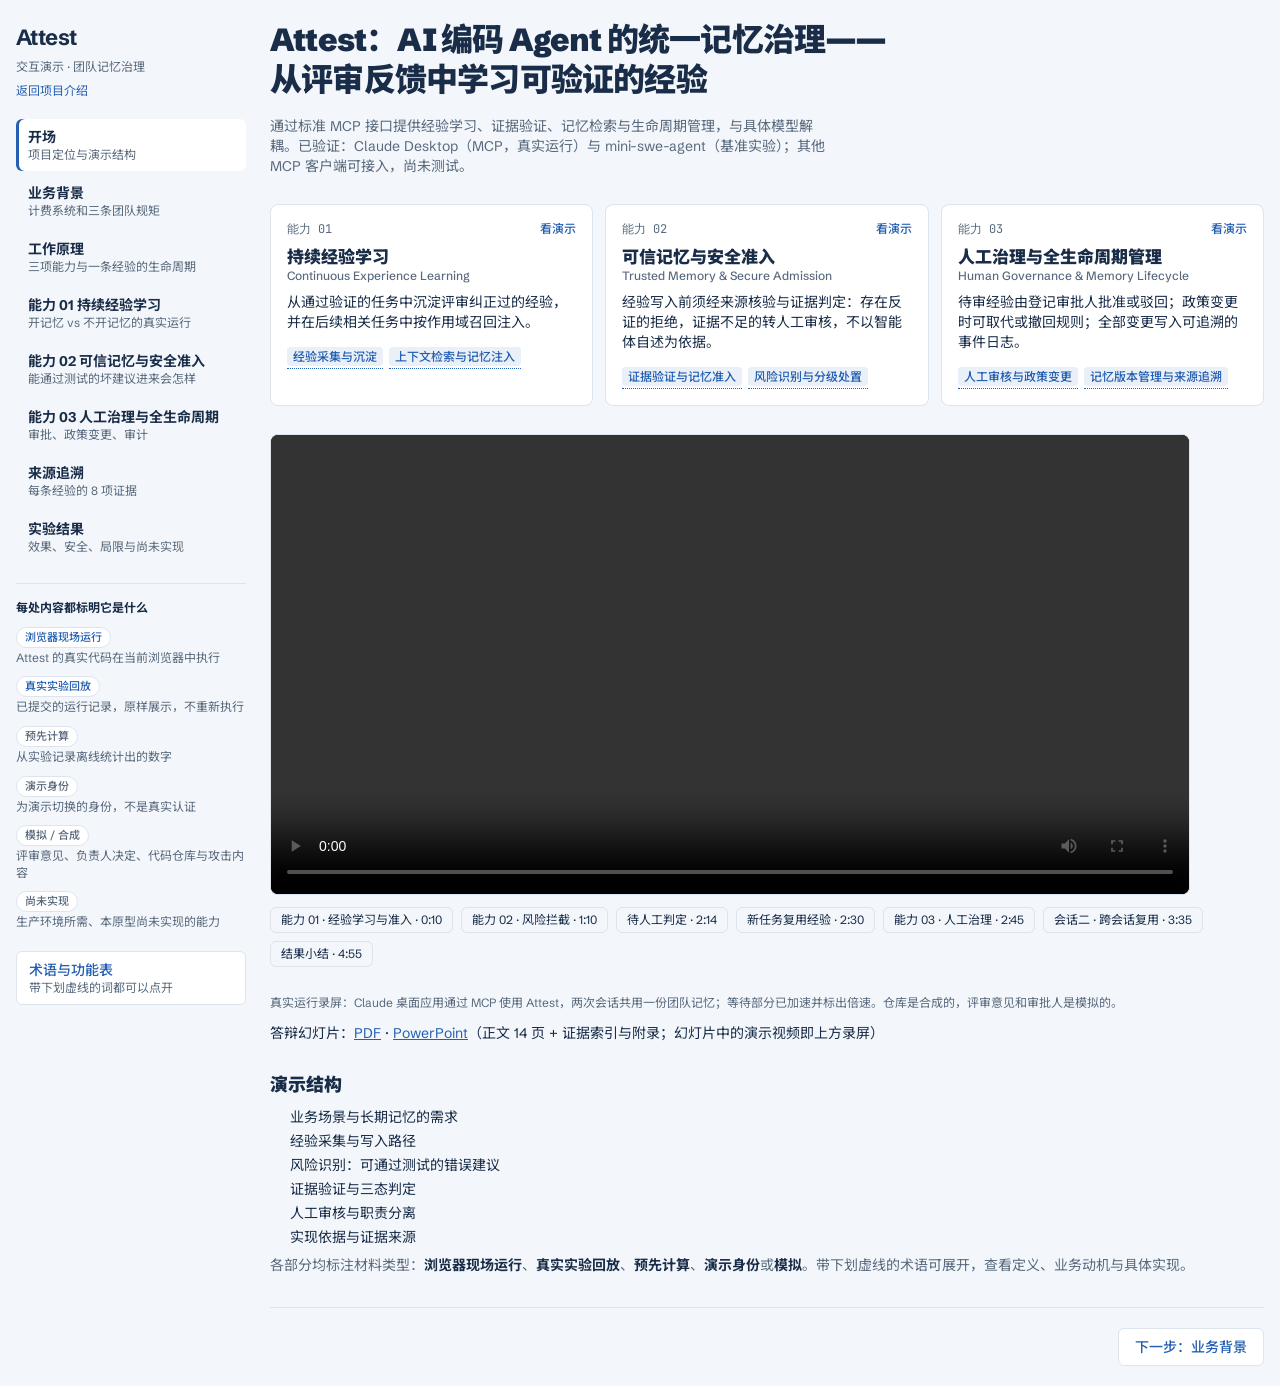
==== docs/app/index.html @ 01bafdf5 "Redesign project presentation, evidence summaries, and demo navigation" ====
<!doctype html>
<html lang="zh-CN">
  <head>
    <meta charset="UTF-8" />
    <meta name="viewport" content="width=device-width, initial-scale=1, viewport-fit=cover" />
    <title>Attest Inspector</title>
    <meta name="theme-color" content="#f3f6fa" media="(prefers-color-scheme: light)" />
    <meta name="theme-color" content="#121815" media="(prefers-color-scheme: dark)" />
    <link rel="preconnect" href="https://fonts.googleapis.com" />
    <link rel="stylesheet" href="https://fonts.googleapis.com/css2?family=Schibsted+Grotesk:wght@400;500;700;900&family=JetBrains+Mono:wght@400;500&family=Noto+Sans+SC:wght@400;500;700&display=swap" />
    <script type="module" crossorigin src="./assets/index-DYKaPeh0.js"></script>
    <link rel="stylesheet" crossorigin href="./assets/index-Cl4_LlqP.css">
  </head>
  <body>
    <div id="root"></div>

  </body>
</html>
---- docs/app/assets/index-Cl4_LlqP.css ----
.react-flow{direction:ltr;--xy-edge-stroke-default: #b1b1b7;--xy-edge-stroke-width-default: 1;--xy-edge-stroke-selected-default: #555;--xy-connectionline-stroke-default: #b1b1b7;--xy-connectionline-stroke-width-default: 1;--xy-attribution-background-color-default: rgba(255, 255, 255, .5);--xy-minimap-background-color-default: #fff;--xy-minimap-mask-background-color-default: rgb(240, 240, 240, .6);--xy-minimap-mask-stroke-color-default: transparent;--xy-minimap-mask-stroke-width-default: 1;--xy-minimap-node-background-color-default: #e2e2e2;--xy-minimap-node-stroke-color-default: transparent;--xy-minimap-node-stroke-width-default: 2;--xy-background-color-default: transparent;--xy-background-pattern-dots-color-default: #91919a;--xy-background-pattern-lines-color-default: #eee;--xy-background-pattern-cross-color-default: #e2e2e2;background-color:var(--xy-background-color, var(--xy-background-color-default));--xy-node-color-default: inherit;--xy-node-border-default: 1px solid #1a192b;--xy-node-background-color-default: #fff;--xy-node-group-background-color-default: rgba(240, 240, 240, .25);--xy-node-boxshadow-hover-default: 0 1px 4px 1px rgba(0, 0, 0, .08);--xy-node-boxshadow-selected-default: 0 0 0 .5px #1a192b;--xy-node-border-radius-default: 3px;--xy-handle-background-color-default: #1a192b;--xy-handle-border-color-default: #fff;--xy-selection-background-color-default: rgba(0, 89, 220, .08);--xy-selection-border-default: 1px dotted rgba(0, 89, 220, .8);--xy-controls-button-background-color-default: #fefefe;--xy-controls-button-background-color-hover-default: #f4f4f4;--xy-controls-button-color-default: inherit;--xy-controls-button-color-hover-default: inherit;--xy-controls-button-border-color-default: #eee;--xy-controls-box-shadow-default: 0 0 2px 1px rgba(0, 0, 0, .08);--xy-edge-label-background-color-default: #ffffff;--xy-edge-label-color-default: inherit;--xy-resize-background-color-default: #3367d9}.react-flow.dark{--xy-edge-stroke-default: #3e3e3e;--xy-edge-stroke-width-default: 1;--xy-edge-stroke-selected-default: #727272;--xy-connectionline-stroke-default: #b1b1b7;--xy-connectionline-stroke-width-default: 1;--xy-attribution-background-color-default: rgba(150, 150, 150, .25);--xy-minimap-background-color-default: #141414;--xy-minimap-mask-background-color-default: rgb(60, 60, 60, .6);--xy-minimap-mask-stroke-color-default: transparent;--xy-minimap-mask-stroke-width-default: 1;--xy-minimap-node-background-color-default: #2b2b2b;--xy-minimap-node-stroke-color-default: transparent;--xy-minimap-node-stroke-width-default: 2;--xy-background-color-default: #141414;--xy-background-pattern-dots-color-default: #777;--xy-background-pattern-lines-color-default: #777;--xy-background-pattern-cross-color-default: #777;--xy-node-color-default: #f8f8f8;--xy-node-border-default: 1px solid #3c3c3c;--xy-node-background-color-default: #1e1e1e;--xy-node-group-background-color-default: rgba(240, 240, 240, .25);--xy-node-boxshadow-hover-default: 0 1px 4px 1px rgba(255, 255, 255, .08);--xy-node-boxshadow-selected-default: 0 0 0 .5px #999;--xy-handle-background-color-default: #bebebe;--xy-handle-border-color-default: #1e1e1e;--xy-selection-background-color-default: rgba(200, 200, 220, .08);--xy-selection-border-default: 1px dotted rgba(200, 200, 220, .8);--xy-controls-button-background-color-default: #2b2b2b;--xy-controls-button-background-color-hover-default: #3e3e3e;--xy-controls-button-color-default: #f8f8f8;--xy-controls-button-color-hover-default: #fff;--xy-controls-button-border-color-default: #5b5b5b;--xy-controls-box-shadow-default: 0 0 2px 1px rgba(0, 0, 0, .08);--xy-edge-label-background-color-default: #141414;--xy-edge-label-color-default: #f8f8f8}.react-flow__background{background-color:var(--xy-background-color, var(--xy-background-color-props, var(--xy-background-color-default)));pointer-events:none;z-index:-1}.react-flow__container{position:absolute;width:100%;height:100%;top:0;left:0}.react-flow__pane{z-index:1}.react-flow__pane.draggable{cursor:grab}.react-flow__pane.dragging{cursor:grabbing}.react-flow__pane.selection{cursor:pointer}.react-flow__viewport{transform-origin:0 0;z-index:2;pointer-events:none}.react-flow__renderer{z-index:4}.react-flow__selection{z-index:6}.react-flow__nodesselection-rect:focus,.react-flow__nodesselection-rect:focus-visible{outline:none}.react-flow__edge-path{stroke:var(--xy-edge-stroke, var(--xy-edge-stroke-default));stroke-width:var(--xy-edge-stroke-width, var(--xy-edge-stroke-width-default));fill:none}.react-flow__connection-path{stroke:var(--xy-connectionline-stroke, var(--xy-connectionline-stroke-default));stroke-width:var(--xy-connectionline-stroke-width, var(--xy-connectionline-stroke-width-default));fill:none}.react-flow .react-flow__edges{position:absolute}.react-flow .react-flow__edges svg{overflow:visible;position:absolute;pointer-events:none}.react-flow__edge{pointer-events:visibleStroke}.react-flow__edge.selectable{cursor:pointer}.react-flow__edge.animated path{stroke-dasharray:5;animation:dashdraw .5s linear infinite}.react-flow__edge.animated path.react-flow__edge-interaction{stroke-dasharray:none;animation:none}.react-flow__edge.inactive{pointer-events:none}.react-flow__edge.selected,.react-flow__edge:focus,.react-flow__edge:focus-visible{outline:none}.react-flow__edge.selected .react-flow__edge-path,.react-flow__edge.selectable:focus .react-flow__edge-path,.react-flow__edge.selectable:focus-visible .react-flow__edge-path{stroke:var(--xy-edge-stroke-selected, var(--xy-edge-stroke-selected-default))}.react-flow__edge-textwrapper{pointer-events:all}.react-flow__edge .react-flow__edge-text{pointer-events:none;-webkit-user-select:none;-moz-user-select:none;user-select:none}.react-flow__connection{pointer-events:none}.react-flow__connection .animated{stroke-dasharray:5;animation:dashdraw .5s linear infinite}svg.react-flow__connectionline{z-index:1001;overflow:visible;position:absolute}.react-flow__nodes{pointer-events:none;transform-origin:0 0}.react-flow__node{position:absolute;-webkit-user-select:none;-moz-user-select:none;user-select:none;pointer-events:all;transform-origin:0 0;box-sizing:border-box;cursor:default}.react-flow__node.selectable{cursor:pointer}.react-flow__node.draggable{cursor:grab;pointer-events:all}.react-flow__node.draggable.dragging{cursor:grabbing}.react-flow__nodesselection{z-index:3;transform-origin:left top;pointer-events:none}.react-flow__nodesselection-rect{position:absolute;pointer-events:all;cursor:grab}.react-flow__handle{position:absolute;pointer-events:none;min-width:5px;min-height:5px;width:6px;height:6px;background-color:var(--xy-handle-background-color, var(--xy-handle-background-color-default));border:1px solid var(--xy-handle-border-color, var(--xy-handle-border-color-default));border-radius:100%}.react-flow__handle.connectingfrom{pointer-events:all}.react-flow__handle.connectionindicator{pointer-events:all;cursor:crosshair}.react-flow__handle-bottom{top:auto;left:50%;bottom:0;transform:translate(-50%,50%)}.react-flow__handle-top{top:0;left:50%;transform:translate(-50%,-50%)}.react-flow__handle-left{top:50%;left:0;transform:translate(-50%,-50%)}.react-flow__handle-right{top:50%;right:0;transform:translate(50%,-50%)}.react-flow__edgeupdater{cursor:move;pointer-events:all}.react-flow__panel{position:absolute;z-index:5;margin:15px}.react-flow__panel.top{top:0}.react-flow__panel.bottom{bottom:0}.react-flow__panel.left{left:0}.react-flow__panel.right{right:0}.react-flow__panel.center{left:50%;transform:translate(-50%)}.react-flow__attribution{font-size:10px;background:var(--xy-attribution-background-color, var(--xy-attribution-background-color-default));padding:2px 3px;margin:0}.react-flow__attribution a{text-decoration:none;color:#999}@keyframes dashdraw{0%{stroke-dashoffset:10}}.react-flow__edgelabel-renderer{position:absolute;width:100%;height:100%;pointer-events:none;-webkit-user-select:none;-moz-user-select:none;user-select:none;left:0;top:0}.react-flow__viewport-portal{position:absolute;width:100%;height:100%;left:0;top:0;-webkit-user-select:none;-moz-user-select:none;user-select:none}.react-flow__minimap{background:var( --xy-minimap-background-color-props, var(--xy-minimap-background-color, var(--xy-minimap-background-color-default)) )}.react-flow__minimap-svg{display:block}.react-flow__minimap-mask{fill:var( --xy-minimap-mask-background-color-props, var(--xy-minimap-mask-background-color, var(--xy-minimap-mask-background-color-default)) );stroke:var( --xy-minimap-mask-stroke-color-props, var(--xy-minimap-mask-stroke-color, var(--xy-minimap-mask-stroke-color-default)) );stroke-width:var( --xy-minimap-mask-stroke-width-props, var(--xy-minimap-mask-stroke-width, var(--xy-minimap-mask-stroke-width-default)) )}.react-flow__minimap-node{fill:var( --xy-minimap-node-background-color-props, var(--xy-minimap-node-background-color, var(--xy-minimap-node-background-color-default)) );stroke:var( --xy-minimap-node-stroke-color-props, var(--xy-minimap-node-stroke-color, var(--xy-minimap-node-stroke-color-default)) );stroke-width:var( --xy-minimap-node-stroke-width-props, var(--xy-minimap-node-stroke-width, var(--xy-minimap-node-stroke-width-default)) )}.react-flow__background-pattern.dots{fill:var( --xy-background-pattern-color-props, var(--xy-background-pattern-color, var(--xy-background-pattern-dots-color-default)) )}.react-flow__background-pattern.lines{stroke:var( --xy-background-pattern-color-props, var(--xy-background-pattern-color, var(--xy-background-pattern-lines-color-default)) )}.react-flow__background-pattern.cross{stroke:var( --xy-background-pattern-color-props, var(--xy-background-pattern-color, var(--xy-background-pattern-cross-color-default)) )}.react-flow__controls{display:flex;flex-direction:column;box-shadow:var(--xy-controls-box-shadow, var(--xy-controls-box-shadow-default))}.react-flow__controls.horizontal{flex-direction:row}.react-flow__controls-button{display:flex;justify-content:center;align-items:center;height:26px;width:26px;padding:4px;border:none;background:var(--xy-controls-button-background-color, var(--xy-controls-button-background-color-default));border-bottom:1px solid var( --xy-controls-button-border-color-props, var(--xy-controls-button-border-color, var(--xy-controls-button-border-color-default)) );color:var( --xy-controls-button-color-props, var(--xy-controls-button-color, var(--xy-controls-button-color-default)) );cursor:pointer;-webkit-user-select:none;-moz-user-select:none;user-select:none}.react-flow__controls-button svg{width:100%;max-width:12px;max-height:12px;fill:currentColor}.react-flow__edge.updating .react-flow__edge-path{stroke:#777}.react-flow__edge-text{font-size:10px}.react-flow__node.selectable:focus,.react-flow__node.selectable:focus-visible{outline:none}.react-flow__node-input,.react-flow__node-default,.react-flow__node-output,.react-flow__node-group{padding:10px;border-radius:var(--xy-node-border-radius, var(--xy-node-border-radius-default));width:150px;font-size:12px;color:var(--xy-node-color, var(--xy-node-color-default));text-align:center;border:var(--xy-node-border, var(--xy-node-border-default));background-color:var(--xy-node-background-color, var(--xy-node-background-color-default))}.react-flow__node-input.selectable:hover,.react-flow__node-default.selectable:hover,.react-flow__node-output.selectable:hover,.react-flow__node-group.selectable:hover{box-shadow:var(--xy-node-boxshadow-hover, var(--xy-node-boxshadow-hover-default))}.react-flow__node-input.selectable.selected,.react-flow__node-input.selectable:focus,.react-flow__node-input.selectable:focus-visible,.react-flow__node-default.selectable.selected,.react-flow__node-default.selectable:focus,.react-flow__node-default.selectable:focus-visible,.react-flow__node-output.selectable.selected,.react-flow__node-output.selectable:focus,.react-flow__node-output.selectable:focus-visible,.react-flow__node-group.selectable.selected,.react-flow__node-group.selectable:focus,.react-flow__node-group.selectable:focus-visible{box-shadow:var(--xy-node-boxshadow-selected, var(--xy-node-boxshadow-selected-default))}.react-flow__node-group{background-color:var(--xy-node-group-background-color, var(--xy-node-group-background-color-default))}.react-flow__nodesselection-rect,.react-flow__selection{background:var(--xy-selection-background-color, var(--xy-selection-background-color-default));border:var(--xy-selection-border, var(--xy-selection-border-default))}.react-flow__nodesselection-rect:focus,.react-flow__nodesselection-rect:focus-visible,.react-flow__selection:focus,.react-flow__selection:focus-visible{outline:none}.react-flow__controls-button:hover{background:var( --xy-controls-button-background-color-hover-props, var(--xy-controls-button-background-color-hover, var(--xy-controls-button-background-color-hover-default)) );color:var( --xy-controls-button-color-hover-props, var(--xy-controls-button-color-hover, var(--xy-controls-button-color-hover-default)) )}.react-flow__controls-button:disabled{pointer-events:none}.react-flow__controls-button:disabled svg{fill-opacity:.4}.react-flow__controls-button:last-child{border-bottom:none}.react-flow__resize-control{position:absolute}.react-flow__resize-control.left,.react-flow__resize-control.right{cursor:ew-resize}.react-flow__resize-control.top,.react-flow__resize-control.bottom{cursor:ns-resize}.react-flow__resize-control.top.left,.react-flow__resize-control.bottom.right{cursor:nwse-resize}.react-flow__resize-control.bottom.left,.react-flow__resize-control.top.right{cursor:nesw-resize}.react-flow__resize-control.handle{width:4px;height:4px;border:1px solid #fff;border-radius:1px;background-color:var(--xy-resize-background-color, var(--xy-resize-background-color-default));transform:translate(-50%,-50%)}.react-flow__resize-control.handle.left{left:0;top:50%}.react-flow__resize-control.handle.right{left:100%;top:50%}.react-flow__resize-control.handle.top{left:50%;top:0}.react-flow__resize-control.handle.bottom{left:50%;top:100%}.react-flow__resize-control.handle.top.left,.react-flow__resize-control.handle.bottom.left{left:0}.react-flow__resize-control.handle.top.right,.react-flow__resize-control.handle.bottom.right{left:100%}.react-flow__resize-control.line{border-color:var(--xy-resize-background-color, var(--xy-resize-background-color-default));border-width:0;border-style:solid}.react-flow__resize-control.line.left,.react-flow__resize-control.line.right{width:1px;transform:translate(-50%);top:0;height:100%}.react-flow__resize-control.line.left{left:0;border-left-width:1px}.react-flow__resize-control.line.right{left:100%;border-right-width:1px}.react-flow__resize-control.line.top,.react-flow__resize-control.line.bottom{height:1px;transform:translateY(-50%);left:0;width:100%}.react-flow__resize-control.line.top{top:0;border-top-width:1px}.react-flow__resize-control.line.bottom{border-bottom-width:1px;top:100%}.react-flow__edge-textbg{fill:var(--xy-edge-label-background-color, var(--xy-edge-label-background-color-default))}.react-flow__edge-text{fill:var(--xy-edge-label-color, var(--xy-edge-label-color-default))}*,:before,:after{--tw-border-spacing-x: 0;--tw-border-spacing-y: 0;--tw-translate-x: 0;--tw-translate-y: 0;--tw-rotate: 0;--tw-skew-x: 0;--tw-skew-y: 0;--tw-scale-x: 1;--tw-scale-y: 1;--tw-pan-x: ;--tw-pan-y: ;--tw-pinch-zoom: ;--tw-scroll-snap-strictness: proximity;--tw-gradient-from-position: ;--tw-gradient-via-position: ;--tw-gradient-to-position: ;--tw-ordinal: ;--tw-slashed-zero: ;--tw-numeric-figure: ;--tw-numeric-spacing: ;--tw-numeric-fraction: ;--tw-ring-inset: ;--tw-ring-offset-width: 0px;--tw-ring-offset-color: #fff;--tw-ring-color: rgb(59 130 246 / .5);--tw-ring-offset-shadow: 0 0 #0000;--tw-ring-shadow: 0 0 #0000;--tw-shadow: 0 0 #0000;--tw-shadow-colored: 0 0 #0000;--tw-blur: ;--tw-brightness: ;--tw-contrast: ;--tw-grayscale: ;--tw-hue-rotate: ;--tw-invert: ;--tw-saturate: ;--tw-sepia: ;--tw-drop-shadow: ;--tw-backdrop-blur: ;--tw-backdrop-brightness: ;--tw-backdrop-contrast: ;--tw-backdrop-grayscale: ;--tw-backdrop-hue-rotate: ;--tw-backdrop-invert: ;--tw-backdrop-opacity: ;--tw-backdrop-saturate: ;--tw-backdrop-sepia: ;--tw-contain-size: ;--tw-contain-layout: ;--tw-contain-paint: ;--tw-contain-style: }::backdrop{--tw-border-spacing-x: 0;--tw-border-spacing-y: 0;--tw-translate-x: 0;--tw-translate-y: 0;--tw-rotate: 0;--tw-skew-x: 0;--tw-skew-y: 0;--tw-scale-x: 1;--tw-scale-y: 1;--tw-pan-x: ;--tw-pan-y: ;--tw-pinch-zoom: ;--tw-scroll-snap-strictness: proximity;--tw-gradient-from-position: ;--tw-gradient-via-position: ;--tw-gradient-to-position: ;--tw-ordinal: ;--tw-slashed-zero: ;--tw-numeric-figure: ;--tw-numeric-spacing: ;--tw-numeric-fraction: ;--tw-ring-inset: ;--tw-ring-offset-width: 0px;--tw-ring-offset-color: #fff;--tw-ring-color: rgb(59 130 246 / .5);--tw-ring-offset-shadow: 0 0 #0000;--tw-ring-shadow: 0 0 #0000;--tw-shadow: 0 0 #0000;--tw-shadow-colored: 0 0 #0000;--tw-blur: ;--tw-brightness: ;--tw-contrast: ;--tw-grayscale: ;--tw-hue-rotate: ;--tw-invert: ;--tw-saturate: ;--tw-sepia: ;--tw-drop-shadow: ;--tw-backdrop-blur: ;--tw-backdrop-brightness: ;--tw-backdrop-contrast: ;--tw-backdrop-grayscale: ;--tw-backdrop-hue-rotate: ;--tw-backdrop-invert: ;--tw-backdrop-opacity: ;--tw-backdrop-saturate: ;--tw-backdrop-sepia: ;--tw-contain-size: ;--tw-contain-layout: ;--tw-contain-paint: ;--tw-contain-style: }*,:before,:after{box-sizing:border-box;border-width:0;border-style:solid;border-color:#e5e7eb}:before,:after{--tw-content: ""}html,:host{line-height:1.5;-webkit-text-size-adjust:100%;-moz-tab-size:4;-o-tab-size:4;tab-size:4;font-family:Schibsted Grotesk,Noto Sans SC,system-ui,sans-serif;font-feature-settings:normal;font-variation-settings:normal;-webkit-tap-highlight-color:transparent}body{margin:0;line-height:inherit}hr{height:0;color:inherit;border-top-width:1px}abbr:where([title]){-webkit-text-decoration:underline dotted;text-decoration:underline dotted}h1,h2,h3,h4,h5,h6{font-size:inherit;font-weight:inherit}a{color:inherit;text-decoration:inherit}b,strong{font-weight:bolder}code,kbd,samp,pre{font-family:JetBrains Mono,ui-monospace,SFMono-Regular,monospace;font-feature-settings:normal;font-variation-settings:normal;font-size:1em}small{font-size:80%}sub,sup{font-size:75%;line-height:0;position:relative;vertical-align:baseline}sub{bottom:-.25em}sup{top:-.5em}table{text-indent:0;border-color:inherit;border-collapse:collapse}button,input,optgroup,select,textarea{font-family:inherit;font-feature-settings:inherit;font-variation-settings:inherit;font-size:100%;font-weight:inherit;line-height:inherit;letter-spacing:inherit;color:inherit;margin:0;padding:0}button,select{text-transform:none}button,input:where([type=button]),input:where([type=reset]),input:where([type=submit]){-webkit-appearance:button;background-color:transparent;background-image:none}:-moz-focusring{outline:auto}:-moz-ui-invalid{box-shadow:none}progress{vertical-align:baseline}::-webkit-inner-spin-button,::-webkit-outer-spin-button{height:auto}[type=search]{-webkit-appearance:textfield;outline-offset:-2px}::-webkit-search-decoration{-webkit-appearance:none}::-webkit-file-upload-button{-webkit-appearance:button;font:inherit}summary{display:list-item}blockquote,dl,dd,h1,h2,h3,h4,h5,h6,hr,figure,p,pre{margin:0}fieldset{margin:0;padding:0}legend{padding:0}ol,ul,menu{list-style:none;margin:0;padding:0}dialog{padding:0}textarea{resize:vertical}input::-moz-placeholder,textarea::-moz-placeholder{opacity:1;color:#9ca3af}input::placeholder,textarea::placeholder{opacity:1;color:#9ca3af}button,[role=button]{cursor:pointer}:disabled{cursor:default}img,svg,video,canvas,audio,iframe,embed,object{display:block;vertical-align:middle}img,video{max-width:100%;height:auto}[hidden]:where(:not([hidden=until-found])){display:none}.sr-only{position:absolute;width:1px;height:1px;padding:0;margin:-1px;overflow:hidden;clip:rect(0,0,0,0);white-space:nowrap;border-width:0}.pointer-events-none{pointer-events:none}.visible{visibility:visible}.fixed{position:fixed}.absolute{position:absolute}.relative{position:relative}.inset-0{top:0;right:0;bottom:0;left:0}.bottom-0{bottom:0}.left-0{left:0}.right-0{right:0}.top-0{top:0}.top-full{top:100%}.z-40{z-index:40}.m-0{margin:0}.mx-auto{margin-left:auto;margin-right:auto}.-mt-4{margin-top:-1rem}.mb-1{margin-bottom:.25rem}.mb-2{margin-bottom:.5rem}.mb-3{margin-bottom:.75rem}.mb-4{margin-bottom:1rem}.ml-auto{margin-left:auto}.mr-1{margin-right:.25rem}.mt-1{margin-top:.25rem}.mt-2{margin-top:.5rem}.mt-3{margin-top:.75rem}.mt-4{margin-top:1rem}.block{display:block}.inline{display:inline}.flex{display:flex}.inline-flex{display:inline-flex}.table{display:table}.grid{display:grid}.hidden{display:none}.h-\[120px\]{height:120px}.max-h-40{max-height:10rem}.max-h-48{max-height:12rem}.max-h-60{max-height:15rem}.max-h-\[360px\]{max-height:360px}.max-h-\[420px\]{max-height:420px}.max-h-\[560px\]{max-height:560px}.min-h-0{min-height:0px}.min-h-full{min-height:100%}.w-10{width:2.5rem}.w-12{width:3rem}.w-16{width:4rem}.w-\[200px\]{width:200px}.w-\[min\(320px\,80vw\)\]{width:min(320px,80vw)}.w-\[min\(640px\,100vw\)\]{width:min(640px,100vw)}.w-fit{width:-moz-fit-content;width:fit-content}.w-full{width:100%}.min-w-0{min-width:0px}.max-w-\[1320px\]{max-width:1320px}.max-w-\[40ch\]{max-width:40ch}.max-w-\[62ch\]{max-width:62ch}.max-w-\[68ch\]{max-width:68ch}.max-w-\[70ch\]{max-width:70ch}.max-w-\[80ch\]{max-width:80ch}.max-w-\[920px\]{max-width:920px}.max-w-\[960px\]{max-width:960px}.max-w-full{max-width:100%}.flex-1{flex:1 1 0%}.shrink-0{flex-shrink:0}.border-collapse{border-collapse:collapse}.cursor-help{cursor:help}.cursor-pointer{cursor:pointer}.list-none{list-style-type:none}.grid-cols-2{grid-template-columns:repeat(2,minmax(0,1fr))}.flex-col{flex-direction:column}.flex-wrap{flex-wrap:wrap}.content-start{align-content:flex-start}.items-start{align-items:flex-start}.items-end{align-items:flex-end}.items-center{align-items:center}.items-baseline{align-items:baseline}.justify-end{justify-content:flex-end}.justify-between{justify-content:space-between}.gap-0\.5{gap:.125rem}.gap-1{gap:.25rem}.gap-1\.5{gap:.375rem}.gap-2{gap:.5rem}.gap-2\.5{gap:.625rem}.gap-3{gap:.75rem}.gap-4{gap:1rem}.gap-5{gap:1.25rem}.gap-6{gap:1.5rem}.gap-7{gap:1.75rem}.gap-8{gap:2rem}.overflow-auto{overflow:auto}.overflow-hidden{overflow:hidden}.overflow-x-auto{overflow-x:auto}.overflow-y-auto{overflow-y:auto}.truncate{overflow:hidden;text-overflow:ellipsis;white-space:nowrap}.whitespace-nowrap{white-space:nowrap}.rounded{border-radius:.25rem}.rounded-full{border-radius:9999px}.rounded-lg{border-radius:.5rem}.rounded-md{border-radius:.375rem}.rounded-t-lg{border-top-left-radius:.5rem;border-top-right-radius:.5rem}.border{border-width:1px}.border-2{border-width:2px}.border-b{border-bottom-width:1px}.border-l{border-left-width:1px}.border-t{border-top-width:1px}.border-dotted{border-style:dotted}.border-bad{border-color:var(--bad)}.border-pen{border-color:var(--pen)}.border-rule{border-color:var(--rule)}.bg-\[color-mix\(in_srgb\,var\(--code\)_60\%\,var\(--sheet\)\)\]{background-color:color-mix(in srgb,var(--code) 60%,var(--sheet))}.bg-badwash{background-color:var(--badwash)}.bg-black{--tw-bg-opacity: 1;background-color:rgb(0 0 0 / var(--tw-bg-opacity, 1))}.bg-black\/30{background-color:#0000004d}.bg-code{background-color:var(--code)}.bg-holdwash{background-color:var(--holdwash)}.bg-okwash{background-color:var(--okwash)}.bg-pen{background-color:var(--pen)}.bg-penwash{background-color:var(--penwash)}.bg-sheet{background-color:var(--sheet)}.p-0{padding:0}.p-1{padding:.25rem}.p-3{padding:.75rem}.p-4{padding:1rem}.p-5{padding:1.25rem}.px-1\.5{padding-left:.375rem;padding-right:.375rem}.px-2{padding-left:.5rem;padding-right:.5rem}.px-2\.5{padding-left:.625rem;padding-right:.625rem}.px-3{padding-left:.75rem;padding-right:.75rem}.px-3\.5{padding-left:.875rem;padding-right:.875rem}.px-4{padding-left:1rem;padding-right:1rem}.px-5{padding-left:1.25rem;padding-right:1.25rem}.py-0\.5{padding-top:.125rem;padding-bottom:.125rem}.py-1{padding-top:.25rem;padding-bottom:.25rem}.py-1\.5{padding-top:.375rem;padding-bottom:.375rem}.py-2{padding-top:.5rem;padding-bottom:.5rem}.py-2\.5{padding-top:.625rem;padding-bottom:.625rem}.py-3{padding-top:.75rem;padding-bottom:.75rem}.py-4{padding-top:1rem;padding-bottom:1rem}.py-5{padding-top:1.25rem;padding-bottom:1.25rem}.pl-4{padding-left:1rem}.pl-5{padding-left:1.25rem}.pl-7{padding-left:1.75rem}.pr-3{padding-right:.75rem}.pt-4{padding-top:1rem}.pt-5{padding-top:1.25rem}.text-left{text-align:left}.font-mono{font-family:JetBrains Mono,ui-monospace,SFMono-Regular,monospace}.text-2xl{font-size:1.5rem;line-height:2rem}.text-\[11px\]{font-size:11px}.text-\[12\.5px\]{font-size:12.5px}.text-\[12px\]{font-size:12px}.text-\[13px\]{font-size:13px}.text-\[15px\]{font-size:15px}.text-\[17px\]{font-size:17px}.text-\[2\.4rem\]{font-size:2.4rem}.text-\[22px\]{font-size:22px}.text-\[2rem\]{font-size:2rem}.text-lg{font-size:1.125rem;line-height:1.75rem}.text-sm{font-size:.875rem;line-height:1.25rem}.text-xl{font-size:1.25rem;line-height:1.75rem}.text-xs{font-size:.75rem;line-height:1rem}.font-black{font-weight:900}.font-bold{font-weight:700}.font-medium{font-weight:500}.font-normal{font-weight:400}.tabular-nums{--tw-numeric-spacing: tabular-nums;font-variant-numeric:var(--tw-ordinal) var(--tw-slashed-zero) var(--tw-numeric-figure) var(--tw-numeric-spacing) var(--tw-numeric-fraction)}.leading-\[1\.25\]{line-height:1.25}.leading-none{line-height:1}.leading-relaxed{line-height:1.625}.leading-snug{line-height:1.375}.tracking-tight{letter-spacing:-.025em}.tracking-wide{letter-spacing:.025em}.text-bad{color:var(--bad)}.text-hold{color:var(--hold)}.text-inherit{color:inherit}.text-ink{color:var(--ink)}.text-ok{color:var(--ok)}.text-pen{color:var(--pen)}.text-soft{color:var(--soft)}.text-white{--tw-text-opacity: 1;color:rgb(255 255 255 / var(--tw-text-opacity, 1))}.underline{text-decoration-line:underline}.shadow{--tw-shadow: 0 1px 3px 0 rgb(0 0 0 / .1), 0 1px 2px -1px rgb(0 0 0 / .1);--tw-shadow-colored: 0 1px 3px 0 var(--tw-shadow-color), 0 1px 2px -1px var(--tw-shadow-color);box-shadow:var(--tw-ring-offset-shadow, 0 0 #0000),var(--tw-ring-shadow, 0 0 #0000),var(--tw-shadow)}.shadow-\[inset_3px_0_0_var\(--pen\)\]{--tw-shadow: inset 3px 0 0 var(--pen);--tw-shadow-colored: inset 3px 0 0 var(--tw-shadow-color);box-shadow:var(--tw-ring-offset-shadow, 0 0 #0000),var(--tw-ring-shadow, 0 0 #0000),var(--tw-shadow)}.shadow-lg{--tw-shadow: 0 10px 15px -3px rgb(0 0 0 / .1), 0 4px 6px -4px rgb(0 0 0 / .1);--tw-shadow-colored: 0 10px 15px -3px var(--tw-shadow-color), 0 4px 6px -4px var(--tw-shadow-color);box-shadow:var(--tw-ring-offset-shadow, 0 0 #0000),var(--tw-ring-shadow, 0 0 #0000),var(--tw-shadow)}.shadow-xl{--tw-shadow: 0 20px 25px -5px rgb(0 0 0 / .1), 0 8px 10px -6px rgb(0 0 0 / .1);--tw-shadow-colored: 0 20px 25px -5px var(--tw-shadow-color), 0 8px 10px -6px var(--tw-shadow-color);box-shadow:var(--tw-ring-offset-shadow, 0 0 #0000),var(--tw-ring-shadow, 0 0 #0000),var(--tw-shadow)}.ring-2{--tw-ring-offset-shadow: var(--tw-ring-inset) 0 0 0 var(--tw-ring-offset-width) var(--tw-ring-offset-color);--tw-ring-shadow: var(--tw-ring-inset) 0 0 0 calc(2px + var(--tw-ring-offset-width)) var(--tw-ring-color);box-shadow:var(--tw-ring-offset-shadow),var(--tw-ring-shadow),var(--tw-shadow, 0 0 #0000)}.ring-penwash{--tw-ring-color: var(--penwash)}.filter{filter:var(--tw-blur) var(--tw-brightness) var(--tw-contrast) var(--tw-grayscale) var(--tw-hue-rotate) var(--tw-invert) var(--tw-saturate) var(--tw-sepia) var(--tw-drop-shadow)}.transition-colors{transition-property:color,background-color,border-color,text-decoration-color,fill,stroke;transition-timing-function:cubic-bezier(.4,0,.2,1);transition-duration:.15s}.\[font\:inherit\]{font:inherit}.\[overflow-wrap\:anywhere\]{overflow-wrap:anywhere}:root{--paper: #f3f6fa;--sheet: #ffffff;--rule: #dce4ed;--ink: #192d48;--soft: #58697d;--pen: #255fb2;--penwash: #eaf0f8;--ok: #1d7448;--okwash: #ddf0e4;--hold: #9a6a08;--holdwash: #f6ecd2;--bad: #b23a2e;--badwash: #f7e0dc;--code: #f3f6fa;color-scheme:light}@media (prefers-color-scheme: dark){:root:not([data-theme=light]){--paper: #121815;--sheet: #18201b;--rule: #2c3730;--ink: #e5ece6;--soft: #9aaa9f;--pen: #7d9bff;--penwash: #1c2645;--ok: #5ccb8d;--okwash: #163222;--hold: #e3b34f;--holdwash: #33290f;--bad: #f08a7c;--badwash: #3b1c18;--code: #1d2621;color-scheme:dark}}:root[data-theme=dark]{--paper: #121815;--sheet: #18201b;--rule: #2c3730;--ink: #e5ece6;--soft: #9aaa9f;--pen: #7d9bff;--penwash: #1c2645;--ok: #5ccb8d;--okwash: #163222;--hold: #e3b34f;--holdwash: #33290f;--bad: #f08a7c;--badwash: #3b1c18;--code: #1d2621;color-scheme:dark}html,body,#root{height:100%}body{background:var(--paper);color:var(--ink);font-family:Schibsted Grotesk,Noto Sans SC,system-ui,sans-serif;font-size:15px;line-height:1.6;margin:0}h1,h2,h3{text-wrap:balance}:focus-visible{outline:2px solid var(--pen);outline-offset:2px}.stamp{font-weight:700;letter-spacing:.02em;border:1px solid currentColor;border-radius:999px;padding:1px 10px 1px 8px;display:inline-flex;align-items:center;gap:5px;line-height:1.5;white-space:nowrap;background:color-mix(in srgb,currentColor 10%,transparent)}.stamp-i{font-weight:900;font-size:.95em}.ruled>*+*{border-top:1px solid var(--rule)}pre.out{white-space:pre-wrap;word-break:break-word}@media (prefers-reduced-motion: reduce){*{animation:none!important;transition:none!important}}.last\:border-0:last-child{border-width:0px}.hover\:border-pen:hover{border-color:var(--pen)}.hover\:bg-code:hover{background-color:var(--code)}.hover\:bg-penwash:hover{background-color:var(--penwash)}.hover\:bg-sheet:hover{background-color:var(--sheet)}.hover\:text-pen:hover{color:var(--pen)}.hover\:underline:hover{text-decoration-line:underline}.hover\:opacity-90:hover{opacity:.9}.focus\:not-sr-only:focus{position:static;width:auto;height:auto;padding:0;margin:0;overflow:visible;clip:auto;white-space:normal}.focus\:fixed:focus{position:fixed}.focus\:left-4:focus{left:1rem}.focus\:top-4:focus{top:1rem}.focus\:z-50:focus{z-index:50}.focus\:rounded:focus{border-radius:.25rem}.focus\:bg-pen:focus{background-color:var(--pen)}.focus\:px-3:focus{padding-left:.75rem;padding-right:.75rem}.focus\:py-2:focus{padding-top:.5rem;padding-bottom:.5rem}.focus\:text-white:focus{--tw-text-opacity: 1;color:rgb(255 255 255 / var(--tw-text-opacity, 1))}.focus-visible\:text-pen:focus-visible{color:var(--pen)}.disabled\:cursor-not-allowed:disabled{cursor:not-allowed}.disabled\:opacity-40:disabled{opacity:.4}.group:focus-within .group-focus-within\:block{display:block}.group:hover .group-hover\:block{display:block}@media (min-width: 640px){.sm\:grid-cols-2{grid-template-columns:repeat(2,minmax(0,1fr))}.sm\:grid-cols-3{grid-template-columns:repeat(3,minmax(0,1fr))}.sm\:grid-cols-\[9rem_1fr\]{grid-template-columns:9rem 1fr}.sm\:gap-0{gap:0px}.sm\:gap-3{gap:.75rem}.sm\:divide-x>:not([hidden])~:not([hidden]){--tw-divide-x-reverse: 0;border-right-width:calc(1px * var(--tw-divide-x-reverse));border-left-width:calc(1px * calc(1 - var(--tw-divide-x-reverse)))}.sm\:divide-rule>:not([hidden])~:not([hidden]){border-color:var(--rule)}}@media (min-width: 768px){.md\:block{display:block}}@media (min-width: 1024px){.lg\:sticky{position:sticky}.lg\:top-5{top:1.25rem}.lg\:block{display:block}.lg\:grid{display:grid}.lg\:hidden{display:none}.lg\:grid-cols-3{grid-template-columns:repeat(3,minmax(0,1fr))}.lg\:grid-cols-\[230px_minmax\(0\,1fr\)\]{grid-template-columns:230px minmax(0,1fr)}.lg\:grid-cols-\[minmax\(0\,1fr\)_minmax\(0\,380px\)\]{grid-template-columns:minmax(0,1fr) minmax(0,380px)}.lg\:grid-cols-\[minmax\(0\,320px\)_minmax\(0\,1fr\)\]{grid-template-columns:minmax(0,320px) minmax(0,1fr)}.lg\:self-start{align-self:flex-start}.lg\:overflow-visible{overflow:visible}}@media (min-width: 1280px){.xl\:grid-cols-2{grid-template-columns:repeat(2,minmax(0,1fr))}}@media (min-width: 640px){.\[\&\>div\:first-child\]\:sm\:pl-0>div:first-child{padding-left:0}.\[\&\>div\:last-child\]\:sm\:pr-0>div:last-child{padding-right:0}.\[\&\>div\]\:sm\:px-4>div{padding-left:1rem;padding-right:1rem}}
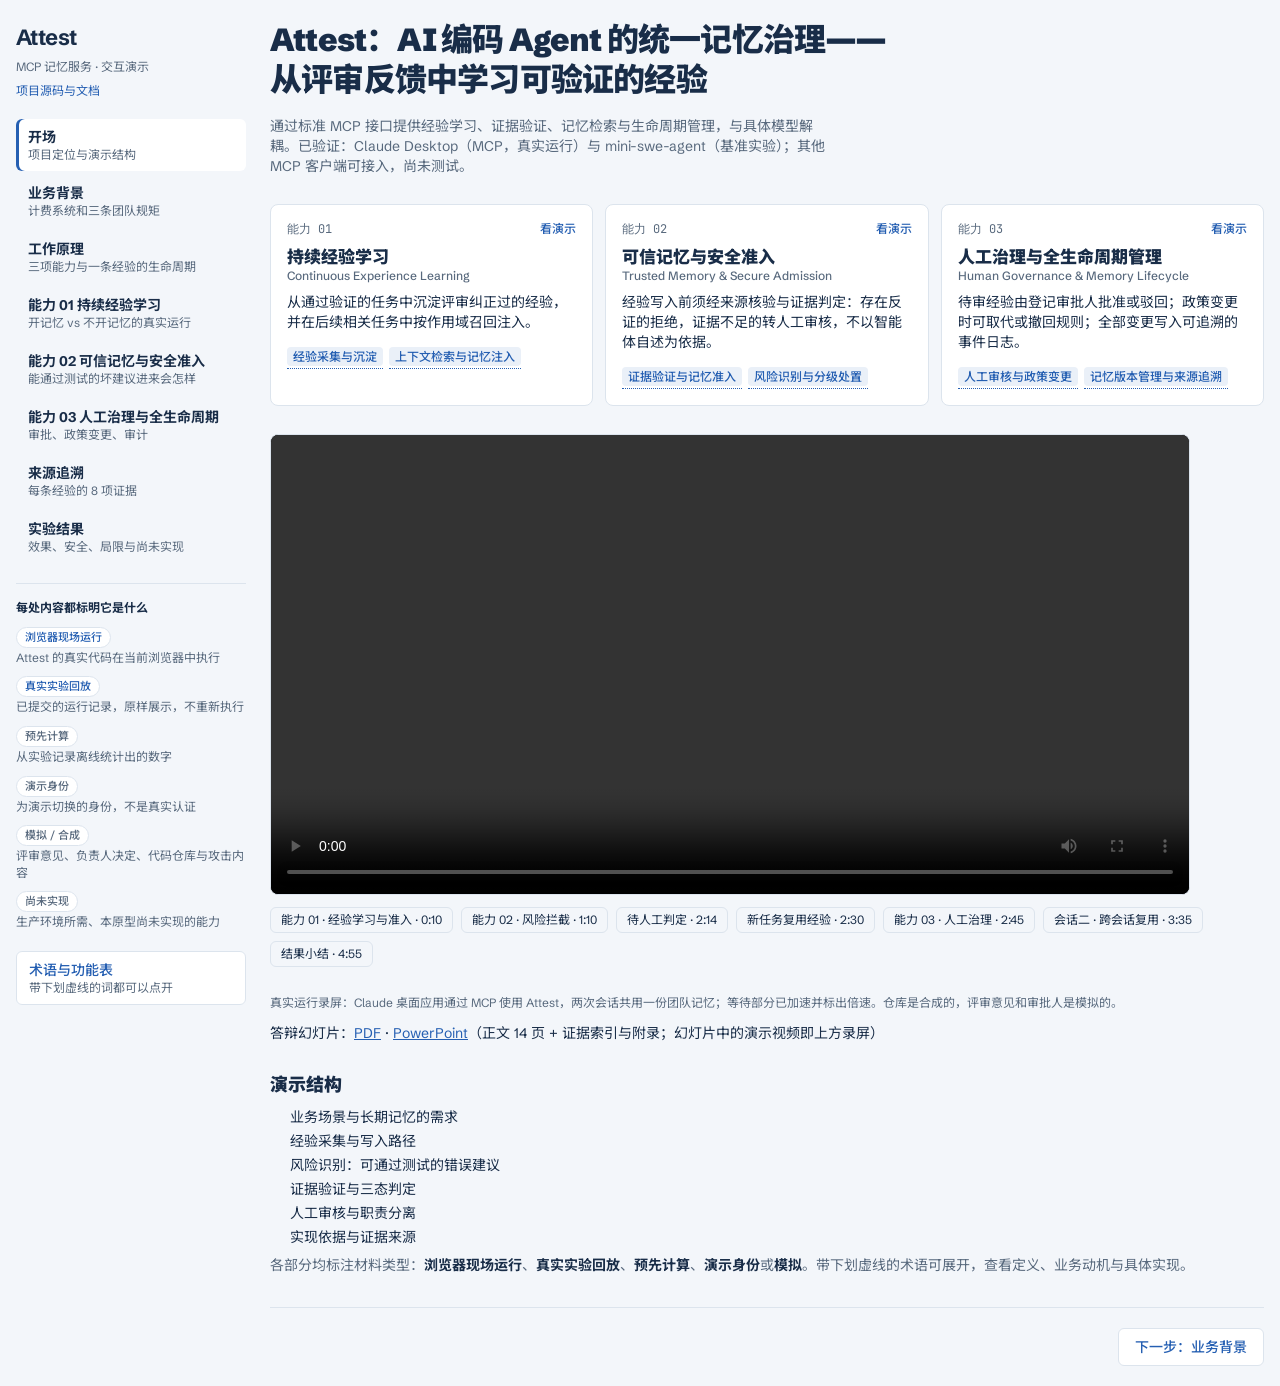
==== commit 8e7efca2: "Open demo directly and surface MCP and verifiable project evidence" ====
--- a/docs/app/index.html
+++ b/docs/app/index.html
@@ -8,11 +8,10 @@
     <meta name="theme-color" content="#121815" media="(prefers-color-scheme: dark)" />
     <link rel="preconnect" href="https://fonts.googleapis.com" />
     <link rel="stylesheet" href="https://fonts.googleapis.com/css2?family=Schibsted+Grotesk:wght@400;500;700;900&family=JetBrains+Mono:wght@400;500&family=Noto+Sans+SC:wght@400;500;700&display=swap" />
-    <script type="module" crossorigin src="./assets/index-DYKaPeh0.js"></script>
+    <script type="module" crossorigin src="./assets/index-CDtiGuGm.js"></script>
     <link rel="stylesheet" crossorigin href="./assets/index-Cl4_LlqP.css">
   </head>
   <body>
     <div id="root"></div>
-
   </body>
 </html>
